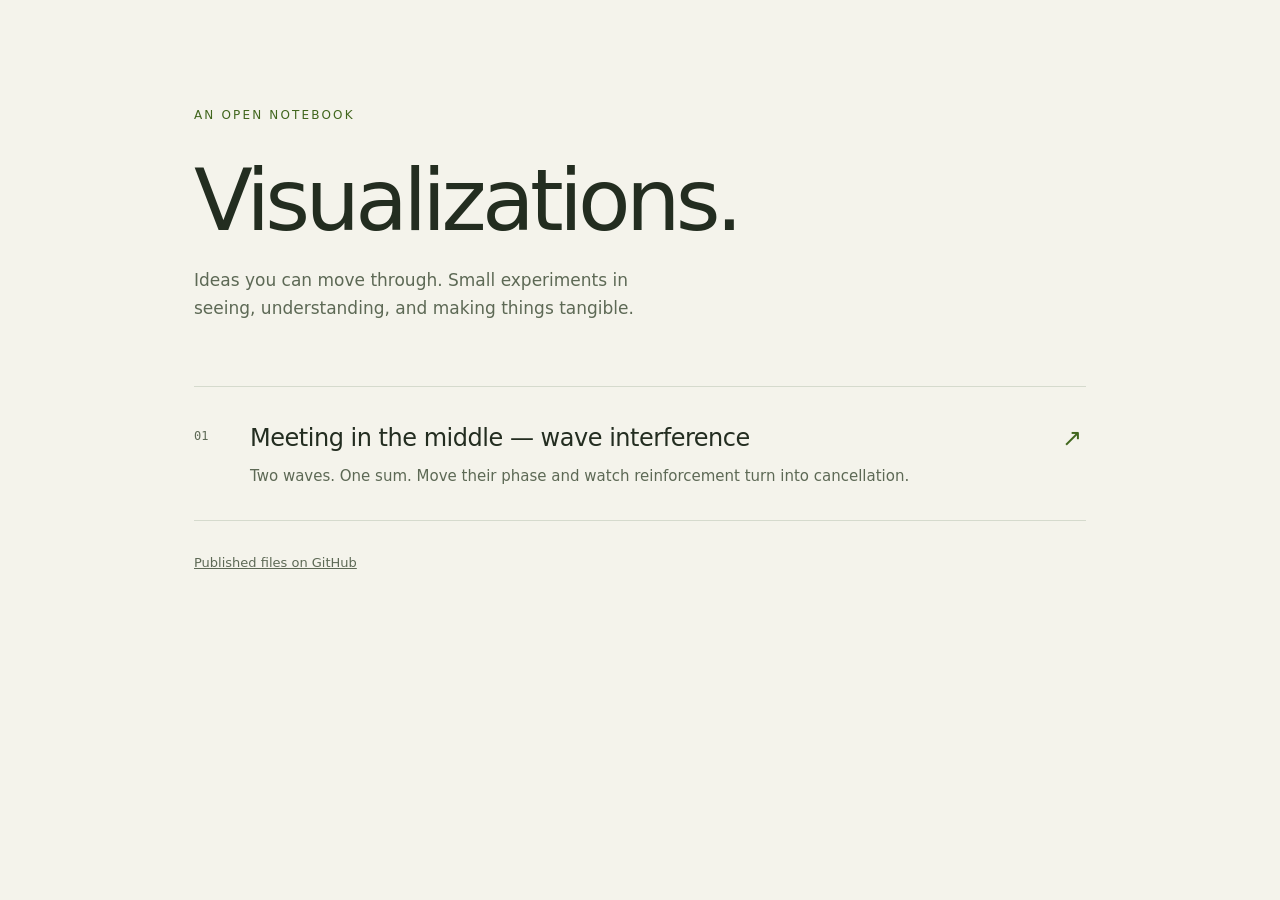
==== docs/index.html @ 2540911c "Publish visualizations" ====
<!doctype html>
<html lang="en"><head><meta charset="utf-8"><meta name="viewport" content="width=device-width,initial-scale=1">
<title>Visualizations</title><meta name="description" content="Interactive studies. Ideas you can move through.">
<style>
:root{color-scheme:dark;--bg:#111410;--fg:#e8ebdf;--muted:#a8b19b;--line:#343c2d;--accent:#c1ed85}
*{box-sizing:border-box}body{margin:0;background:var(--bg);color:var(--fg);font:17px/1.6 system-ui,sans-serif}
main{max-width:940px;margin:auto;padding:clamp(32px,8vw,100px) 24px}header{padding-bottom:64px;border-bottom:1px solid var(--line)}
.eyebrow{font-size:12px;text-transform:uppercase;letter-spacing:.18em;color:var(--accent)}h1{font-size:clamp(44px,9vw,86px);line-height:1.05;font-weight:450;letter-spacing:-.055em;margin:28px 0 22px}header p{max-width:480px;color:var(--muted);margin:0}
.entry{display:grid;grid-template-columns:36px 1fr 24px;gap:20px;padding:32px 0;border-bottom:1px solid var(--line);color:inherit;text-decoration:none}.entry:hover h2{color:var(--accent)}.entry:focus-visible{outline:2px solid var(--accent);outline-offset:6px}.number{font:12px/2 monospace;color:var(--muted);padding-top:5px}h2{font-size:24px;font-weight:450;letter-spacing:-.02em;margin:0 0 7px}.entry p{font-size:15px;color:var(--muted);margin:0}.arrow{color:var(--accent);font-size:24px}footer{padding-top:32px;color:var(--muted);font-size:13px}footer a{color:inherit}.empty{padding:24px 0;color:var(--muted)}
@media(prefers-color-scheme:light){:root{color-scheme:light;--bg:#f4f3eb;--fg:#232d20;--muted:#5d6955;--line:#d5dacd;--accent:#41661d}}
</style></head><body><main><header><span class="eyebrow">An open notebook</span><h1>Visualizations.</h1><p>Ideas you can move through. Small experiments in seeing, understanding, and making things tangible.</p></header><section aria-label="Visualizations"><a class="entry" href="interference/"><span class="number">01</span><div><h2>Meeting in the middle — wave interference</h2><p>Two waves. One sum. Move their phase and watch reinforcement turn into cancellation.</p></div><span class="arrow" aria-hidden="true">↗</span></a></section><footer><a href="https://github.com/falseywinchnet/visualizations-site">Published files on GitHub</a></footer></main></body></html>
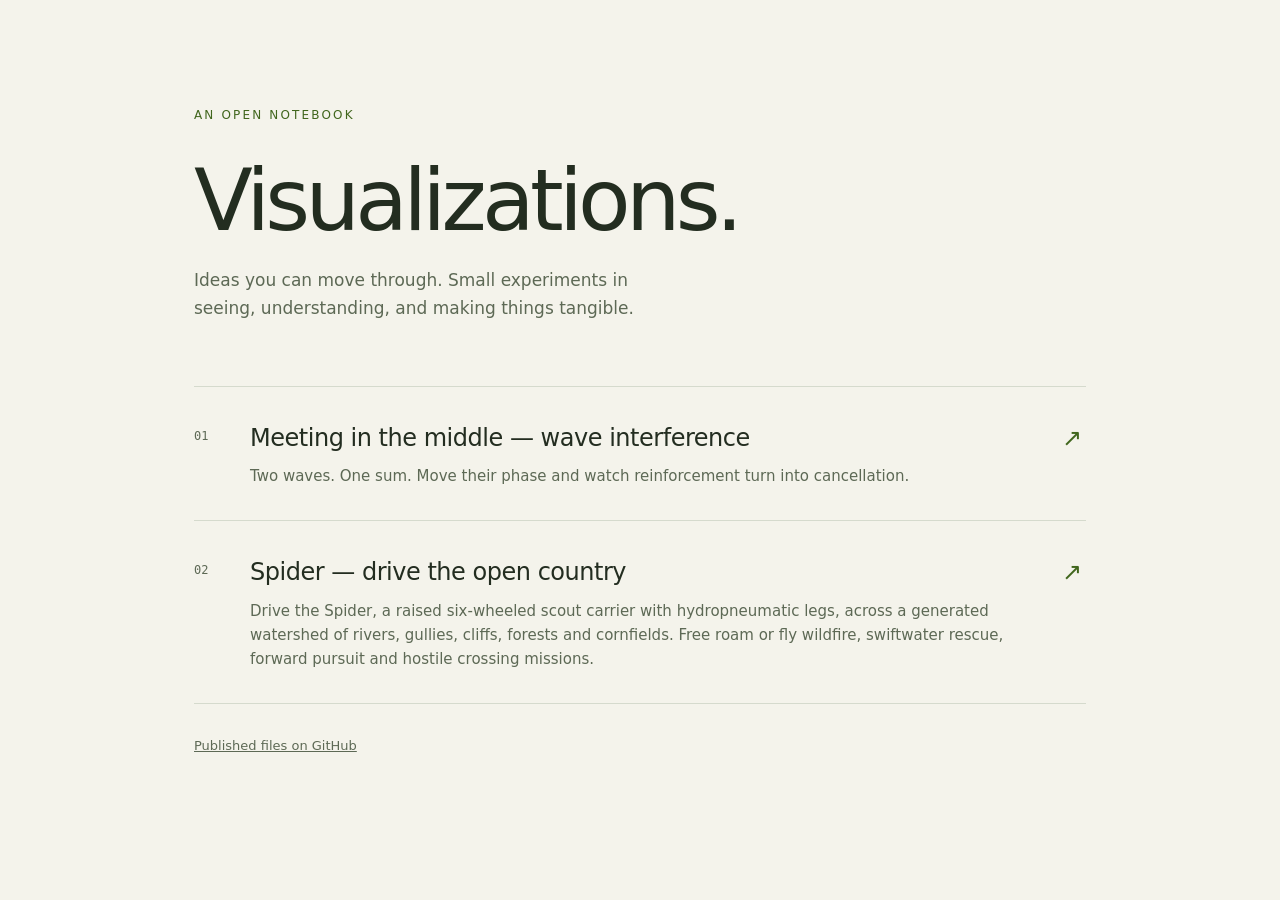
==== commit 0493a970: "Publish visualizations" ====
--- a/docs/index.html
+++ b/docs/index.html
@@ -8,4 +8,5 @@
 .eyebrow{font-size:12px;text-transform:uppercase;letter-spacing:.18em;color:var(--accent)}h1{font-size:clamp(44px,9vw,86px);line-height:1.05;font-weight:450;letter-spacing:-.055em;margin:28px 0 22px}header p{max-width:480px;color:var(--muted);margin:0}
 .entry{display:grid;grid-template-columns:36px 1fr 24px;gap:20px;padding:32px 0;border-bottom:1px solid var(--line);color:inherit;text-decoration:none}.entry:hover h2{color:var(--accent)}.entry:focus-visible{outline:2px solid var(--accent);outline-offset:6px}.number{font:12px/2 monospace;color:var(--muted);padding-top:5px}h2{font-size:24px;font-weight:450;letter-spacing:-.02em;margin:0 0 7px}.entry p{font-size:15px;color:var(--muted);margin:0}.arrow{color:var(--accent);font-size:24px}footer{padding-top:32px;color:var(--muted);font-size:13px}footer a{color:inherit}.empty{padding:24px 0;color:var(--muted)}
 @media(prefers-color-scheme:light){:root{color-scheme:light;--bg:#f4f3eb;--fg:#232d20;--muted:#5d6955;--line:#d5dacd;--accent:#41661d}}
-</style></head><body><main><header><span class="eyebrow">An open notebook</span><h1>Visualizations.</h1><p>Ideas you can move through. Small experiments in seeing, understanding, and making things tangible.</p></header><section aria-label="Visualizations"><a class="entry" href="interference/"><span class="number">01</span><div><h2>Meeting in the middle — wave interference</h2><p>Two waves. One sum. Move their phase and watch reinforcement turn into cancellation.</p></div><span class="arrow" aria-hidden="true">↗</span></a></section><footer><a href="https://github.com/falseywinchnet/visualizations-site">Published files on GitHub</a></footer></main></body></html>+</style></head><body><main><header><span class="eyebrow">An open notebook</span><h1>Visualizations.</h1><p>Ideas you can move through. Small experiments in seeing, understanding, and making things tangible.</p></header><section aria-label="Visualizations"><a class="entry" href="interference/"><span class="number">01</span><div><h2>Meeting in the middle — wave interference</h2><p>Two waves. One sum. Move their phase and watch reinforcement turn into cancellation.</p></div><span class="arrow" aria-hidden="true">↗</span></a>
+<a class="entry" href="spider-drive/"><span class="number">02</span><div><h2>Spider — drive the open country</h2><p>Drive the Spider, a raised six-wheeled scout carrier with hydropneumatic legs, across a generated watershed of rivers, gullies, cliffs, forests and cornfields. Free roam or fly wildfire, swiftwater rescue, forward pursuit and hostile crossing missions.</p></div><span class="arrow" aria-hidden="true">↗</span></a></section><footer><a href="https://github.com/falseywinchnet/visualizations-site">Published files on GitHub</a></footer></main></body></html>
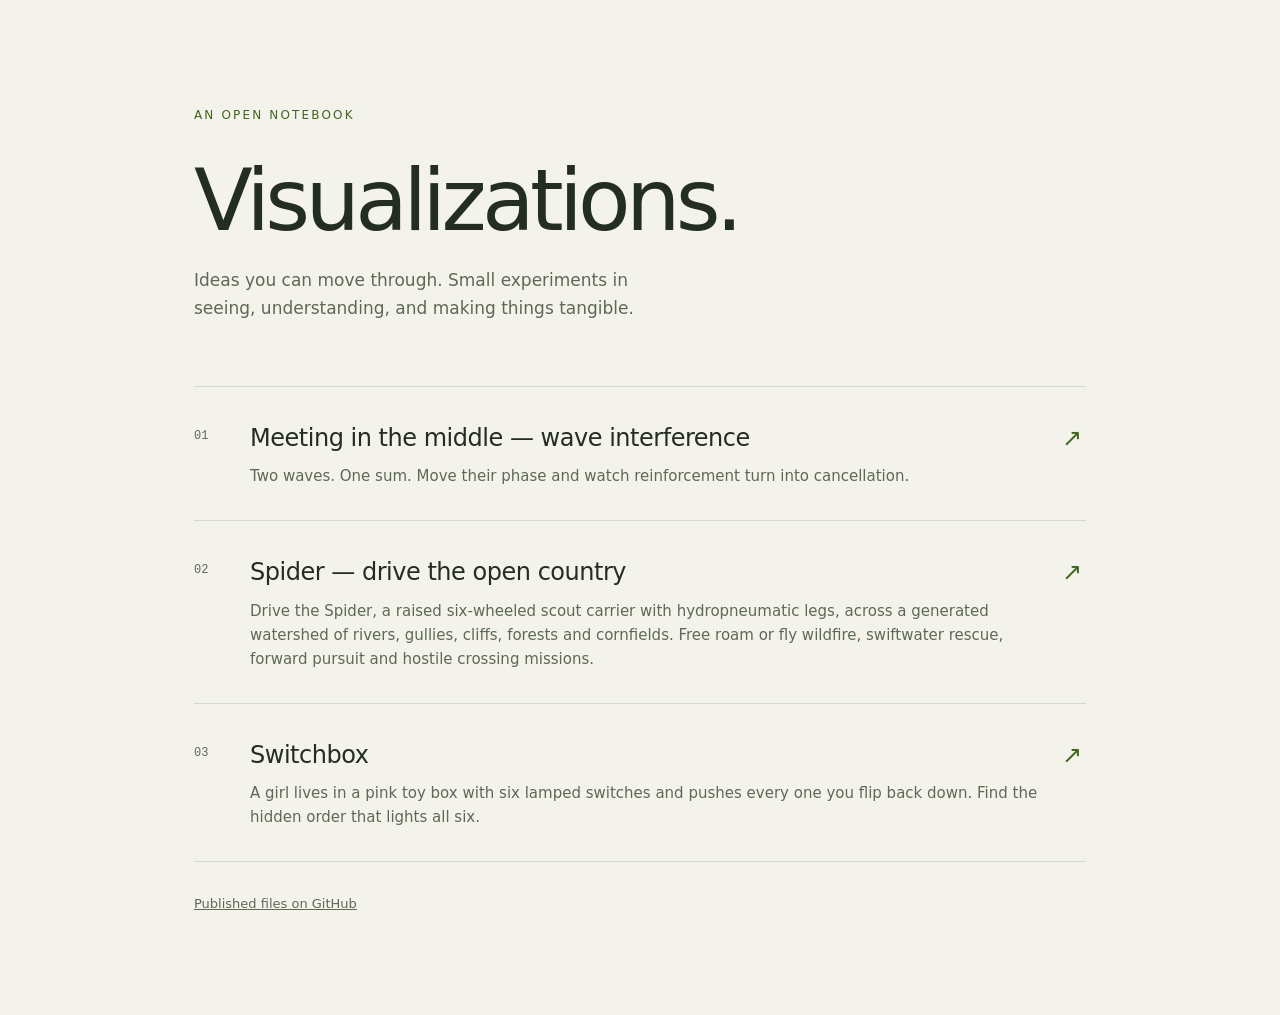
==== commit e151bb80: "Publish visualizations" ====
--- a/docs/index.html
+++ b/docs/index.html
@@ -9,4 +9,5 @@
 .entry{display:grid;grid-template-columns:36px 1fr 24px;gap:20px;padding:32px 0;border-bottom:1px solid var(--line);color:inherit;text-decoration:none}.entry:hover h2{color:var(--accent)}.entry:focus-visible{outline:2px solid var(--accent);outline-offset:6px}.number{font:12px/2 monospace;color:var(--muted);padding-top:5px}h2{font-size:24px;font-weight:450;letter-spacing:-.02em;margin:0 0 7px}.entry p{font-size:15px;color:var(--muted);margin:0}.arrow{color:var(--accent);font-size:24px}footer{padding-top:32px;color:var(--muted);font-size:13px}footer a{color:inherit}.empty{padding:24px 0;color:var(--muted)}
 @media(prefers-color-scheme:light){:root{color-scheme:light;--bg:#f4f3eb;--fg:#232d20;--muted:#5d6955;--line:#d5dacd;--accent:#41661d}}
 </style></head><body><main><header><span class="eyebrow">An open notebook</span><h1>Visualizations.</h1><p>Ideas you can move through. Small experiments in seeing, understanding, and making things tangible.</p></header><section aria-label="Visualizations"><a class="entry" href="interference/"><span class="number">01</span><div><h2>Meeting in the middle — wave interference</h2><p>Two waves. One sum. Move their phase and watch reinforcement turn into cancellation.</p></div><span class="arrow" aria-hidden="true">↗</span></a>
-<a class="entry" href="spider-drive/"><span class="number">02</span><div><h2>Spider — drive the open country</h2><p>Drive the Spider, a raised six-wheeled scout carrier with hydropneumatic legs, across a generated watershed of rivers, gullies, cliffs, forests and cornfields. Free roam or fly wildfire, swiftwater rescue, forward pursuit and hostile crossing missions.</p></div><span class="arrow" aria-hidden="true">↗</span></a></section><footer><a href="https://github.com/falseywinchnet/visualizations-site">Published files on GitHub</a></footer></main></body></html>+<a class="entry" href="spider-drive/"><span class="number">02</span><div><h2>Spider — drive the open country</h2><p>Drive the Spider, a raised six-wheeled scout carrier with hydropneumatic legs, across a generated watershed of rivers, gullies, cliffs, forests and cornfields. Free roam or fly wildfire, swiftwater rescue, forward pursuit and hostile crossing missions.</p></div><span class="arrow" aria-hidden="true">↗</span></a>
+<a class="entry" href="switchbox/"><span class="number">03</span><div><h2>Switchbox</h2><p>A girl lives in a pink toy box with six lamped switches and pushes every one you flip back down. Find the hidden order that lights all six.</p></div><span class="arrow" aria-hidden="true">↗</span></a></section><footer><a href="https://github.com/falseywinchnet/visualizations-site">Published files on GitHub</a></footer></main></body></html>
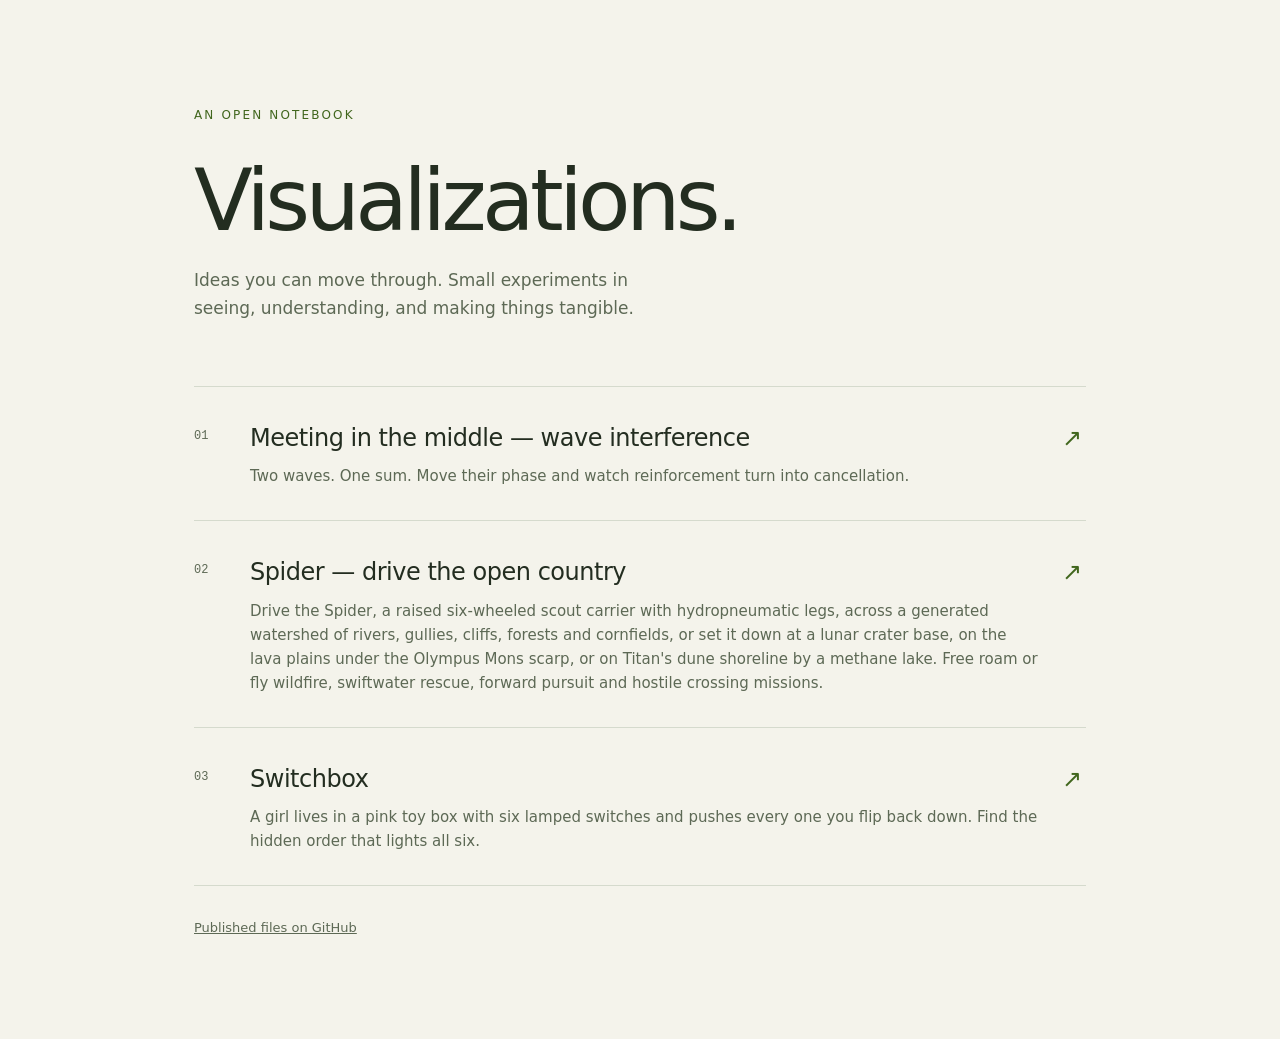
==== commit fa1bd36f: "Publish visualizations" ====
--- a/docs/index.html
+++ b/docs/index.html
@@ -9,5 +9,5 @@
 .entry{display:grid;grid-template-columns:36px 1fr 24px;gap:20px;padding:32px 0;border-bottom:1px solid var(--line);color:inherit;text-decoration:none}.entry:hover h2{color:var(--accent)}.entry:focus-visible{outline:2px solid var(--accent);outline-offset:6px}.number{font:12px/2 monospace;color:var(--muted);padding-top:5px}h2{font-size:24px;font-weight:450;letter-spacing:-.02em;margin:0 0 7px}.entry p{font-size:15px;color:var(--muted);margin:0}.arrow{color:var(--accent);font-size:24px}footer{padding-top:32px;color:var(--muted);font-size:13px}footer a{color:inherit}.empty{padding:24px 0;color:var(--muted)}
 @media(prefers-color-scheme:light){:root{color-scheme:light;--bg:#f4f3eb;--fg:#232d20;--muted:#5d6955;--line:#d5dacd;--accent:#41661d}}
 </style></head><body><main><header><span class="eyebrow">An open notebook</span><h1>Visualizations.</h1><p>Ideas you can move through. Small experiments in seeing, understanding, and making things tangible.</p></header><section aria-label="Visualizations"><a class="entry" href="interference/"><span class="number">01</span><div><h2>Meeting in the middle — wave interference</h2><p>Two waves. One sum. Move their phase and watch reinforcement turn into cancellation.</p></div><span class="arrow" aria-hidden="true">↗</span></a>
-<a class="entry" href="spider-drive/"><span class="number">02</span><div><h2>Spider — drive the open country</h2><p>Drive the Spider, a raised six-wheeled scout carrier with hydropneumatic legs, across a generated watershed of rivers, gullies, cliffs, forests and cornfields. Free roam or fly wildfire, swiftwater rescue, forward pursuit and hostile crossing missions.</p></div><span class="arrow" aria-hidden="true">↗</span></a>
+<a class="entry" href="spider-drive/"><span class="number">02</span><div><h2>Spider — drive the open country</h2><p>Drive the Spider, a raised six-wheeled scout carrier with hydropneumatic legs, across a generated watershed of rivers, gullies, cliffs, forests and cornfields, or set it down at a lunar crater base, on the lava plains under the Olympus Mons scarp, or on Titan&#x27;s dune shoreline by a methane lake. Free roam or fly wildfire, swiftwater rescue, forward pursuit and hostile crossing missions.</p></div><span class="arrow" aria-hidden="true">↗</span></a>
 <a class="entry" href="switchbox/"><span class="number">03</span><div><h2>Switchbox</h2><p>A girl lives in a pink toy box with six lamped switches and pushes every one you flip back down. Find the hidden order that lights all six.</p></div><span class="arrow" aria-hidden="true">↗</span></a></section><footer><a href="https://github.com/falseywinchnet/visualizations-site">Published files on GitHub</a></footer></main></body></html>
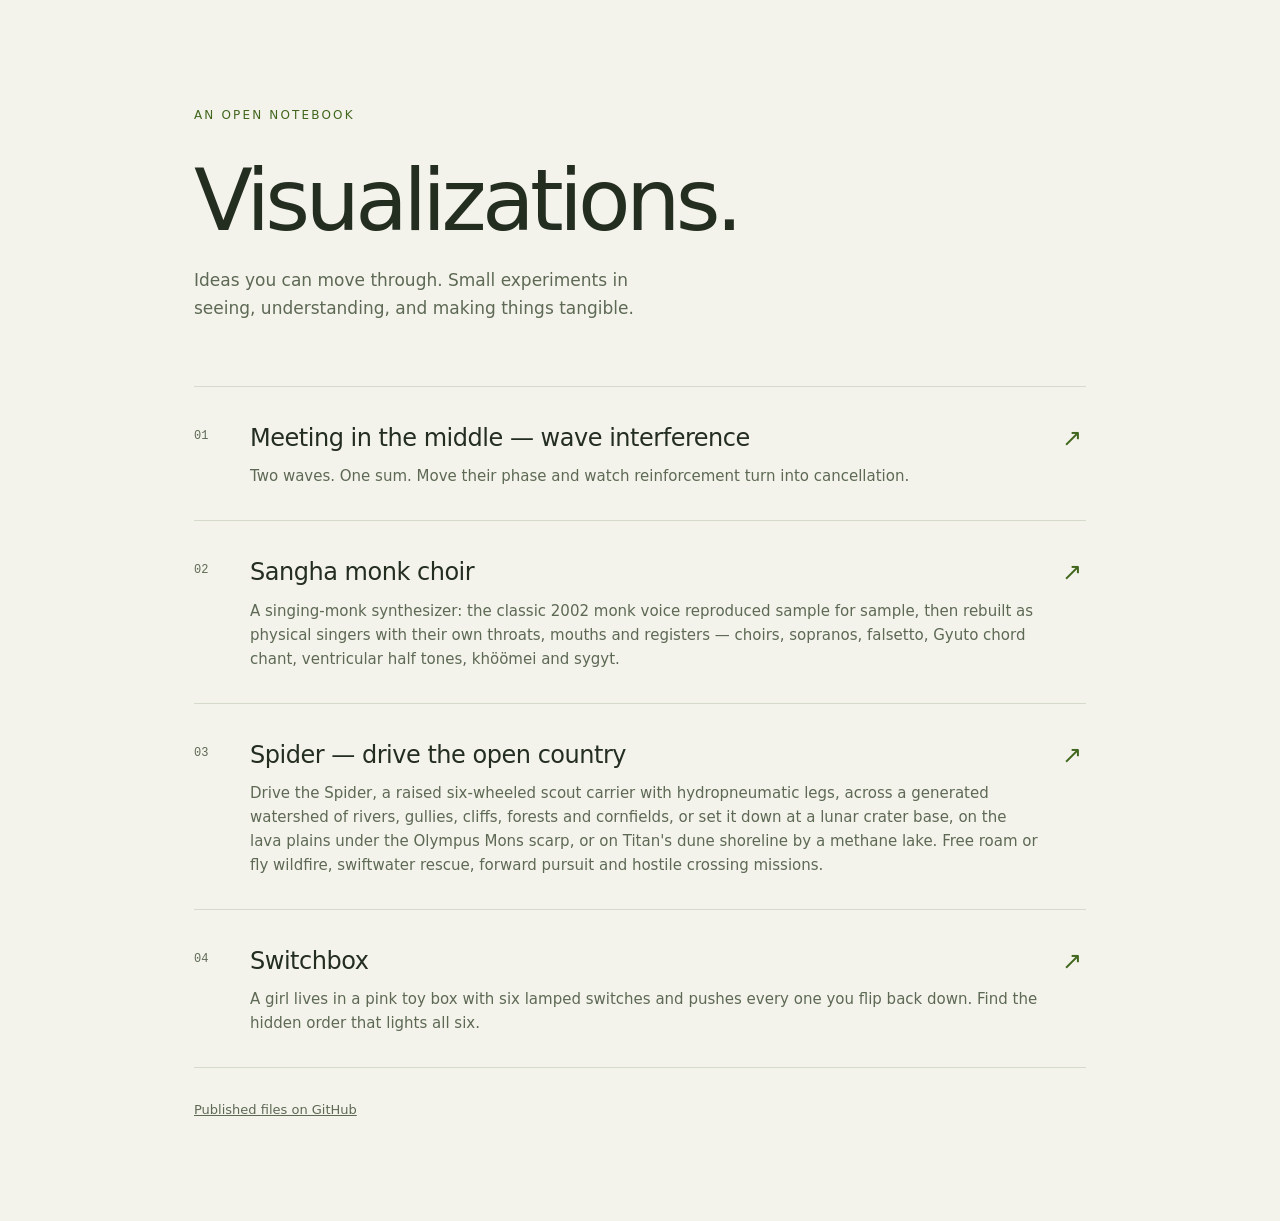
==== commit fb4b26af: "Publish visualizations" ====
--- a/docs/index.html
+++ b/docs/index.html
@@ -9,5 +9,6 @@
 .entry{display:grid;grid-template-columns:36px 1fr 24px;gap:20px;padding:32px 0;border-bottom:1px solid var(--line);color:inherit;text-decoration:none}.entry:hover h2{color:var(--accent)}.entry:focus-visible{outline:2px solid var(--accent);outline-offset:6px}.number{font:12px/2 monospace;color:var(--muted);padding-top:5px}h2{font-size:24px;font-weight:450;letter-spacing:-.02em;margin:0 0 7px}.entry p{font-size:15px;color:var(--muted);margin:0}.arrow{color:var(--accent);font-size:24px}footer{padding-top:32px;color:var(--muted);font-size:13px}footer a{color:inherit}.empty{padding:24px 0;color:var(--muted)}
 @media(prefers-color-scheme:light){:root{color-scheme:light;--bg:#f4f3eb;--fg:#232d20;--muted:#5d6955;--line:#d5dacd;--accent:#41661d}}
 </style></head><body><main><header><span class="eyebrow">An open notebook</span><h1>Visualizations.</h1><p>Ideas you can move through. Small experiments in seeing, understanding, and making things tangible.</p></header><section aria-label="Visualizations"><a class="entry" href="interference/"><span class="number">01</span><div><h2>Meeting in the middle — wave interference</h2><p>Two waves. One sum. Move their phase and watch reinforcement turn into cancellation.</p></div><span class="arrow" aria-hidden="true">↗</span></a>
-<a class="entry" href="spider-drive/"><span class="number">02</span><div><h2>Spider — drive the open country</h2><p>Drive the Spider, a raised six-wheeled scout carrier with hydropneumatic legs, across a generated watershed of rivers, gullies, cliffs, forests and cornfields, or set it down at a lunar crater base, on the lava plains under the Olympus Mons scarp, or on Titan&#x27;s dune shoreline by a methane lake. Free roam or fly wildfire, swiftwater rescue, forward pursuit and hostile crossing missions.</p></div><span class="arrow" aria-hidden="true">↗</span></a>
-<a class="entry" href="switchbox/"><span class="number">03</span><div><h2>Switchbox</h2><p>A girl lives in a pink toy box with six lamped switches and pushes every one you flip back down. Find the hidden order that lights all six.</p></div><span class="arrow" aria-hidden="true">↗</span></a></section><footer><a href="https://github.com/falseywinchnet/visualizations-site">Published files on GitHub</a></footer></main></body></html>+<a class="entry" href="monk-choir/"><span class="number">02</span><div><h2>Sangha monk choir</h2><p>A singing-monk synthesizer: the classic 2002 monk voice reproduced sample for sample, then rebuilt as physical singers with their own throats, mouths and registers — choirs, sopranos, falsetto, Gyuto chord chant, ventricular half tones, khöömei and sygyt.</p></div><span class="arrow" aria-hidden="true">↗</span></a>
+<a class="entry" href="spider-drive/"><span class="number">03</span><div><h2>Spider — drive the open country</h2><p>Drive the Spider, a raised six-wheeled scout carrier with hydropneumatic legs, across a generated watershed of rivers, gullies, cliffs, forests and cornfields, or set it down at a lunar crater base, on the lava plains under the Olympus Mons scarp, or on Titan&#x27;s dune shoreline by a methane lake. Free roam or fly wildfire, swiftwater rescue, forward pursuit and hostile crossing missions.</p></div><span class="arrow" aria-hidden="true">↗</span></a>
+<a class="entry" href="switchbox/"><span class="number">04</span><div><h2>Switchbox</h2><p>A girl lives in a pink toy box with six lamped switches and pushes every one you flip back down. Find the hidden order that lights all six.</p></div><span class="arrow" aria-hidden="true">↗</span></a></section><footer><a href="https://github.com/falseywinchnet/visualizations-site">Published files on GitHub</a></footer></main></body></html>
